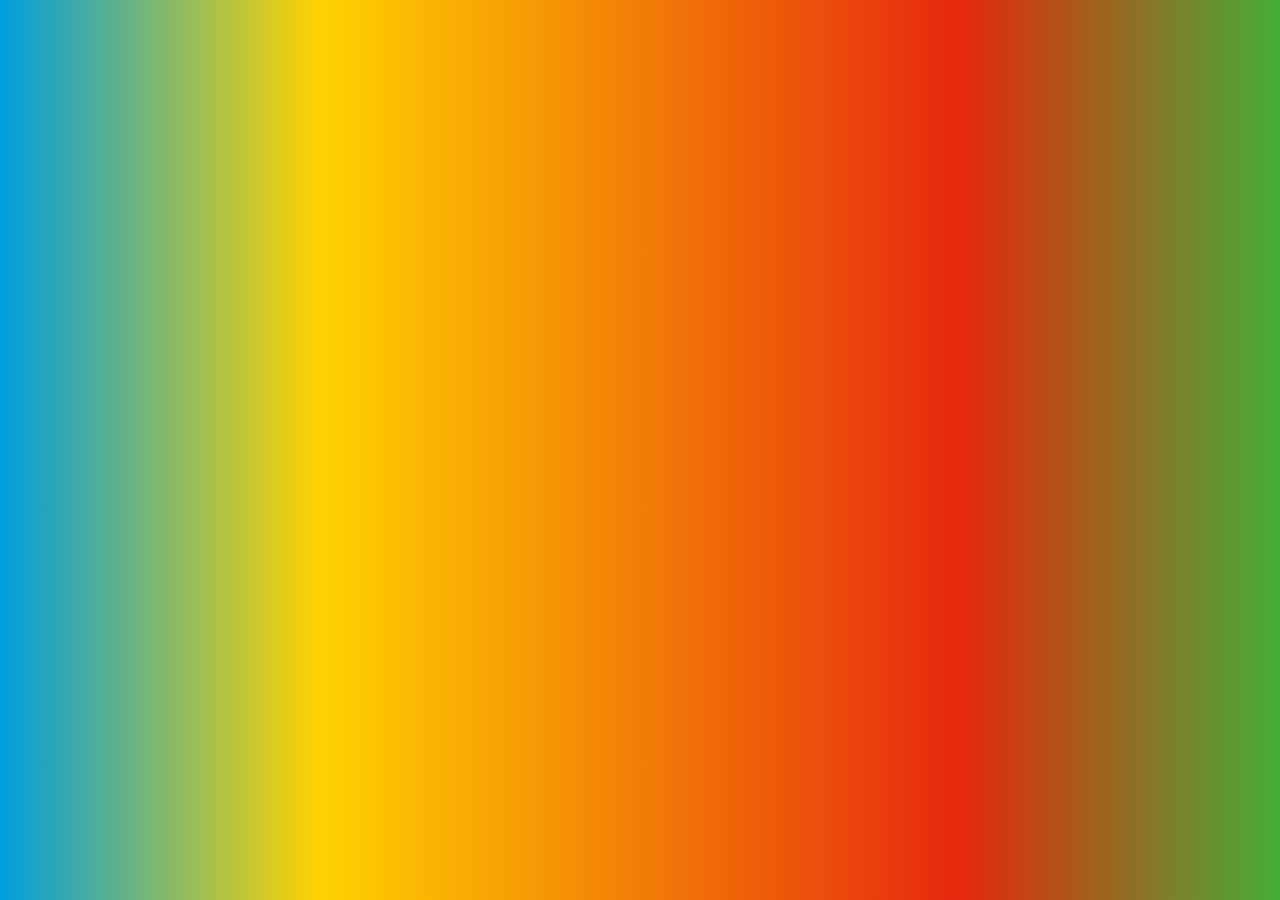
==== memory game/index.html @ 44ffe02d "setting up memory game" ====
<!DOCTYPE html>
<html lang="nl">

<head>
  <meta charset="UTF-8">
  <meta http-equiv="X-UA-Compatible" content="IE=edge">
  <meta name="viewport" content="width=device-width, initial-scale=1.0">
  <link rel="stylesheet" href="css/reset.css">
  <link rel="stylesheet" href="css/style.css">
  <title>🧠 Memory Game met html, css en JavaScript</title>
</head>

<body>

</body>

</html>
---- memory game/css/style.css ----
@font-face {
  font-family: 'Oswald';
  src: url('../fonts/Oswald\ Bold.woff2') format('woff2'),
    url('../fonts/Oswald/Bold.woff') format('woff');
  font-weight: 700;
  font-style: normal;
  font-stretch: normal;
  unicode-range: U+0020-2074;
}

@font-face {
  font-family: 'Oswald';
  src: url('../fonts/Oswald/Regular.woff2') format('woff2'),
    url('../fonts/Oswald/Regular.woff') format('woff');
  font-weight: 400;
  font-style: normal;
  font-stretch: normal;
  unicode-range: U+0020-2074;
}

@font-face {
  font-family: 'Poppins';
  src: url('../fonts/Poppins/Bold.woff2') format('woff2'),
    url('../fonts/Oswald/Regular.woff2') format('woff');
  font-weight: 700;
  font-style: normal;
  font-stretch: normal;
  unicode-range: U+0020-2212;
}

@font-face {
  font-family: 'Poppins';
  src: url('../fonts/Poppins/Regular.woff2') format('woff2'),
    url('../fonts/Poppins/Regular.woff') format('woff');
  font-weight: 400;
  font-style: normal;
  font-stretch: normal;
  unicode-range: U+0020-2212;
}

body {
  background: rgb(0, 158, 223);
  background: linear-gradient(90deg, rgba(0, 158, 223, 1) 0%, rgba(255, 210, 0, 1) 25%, rgba(230, 40, 14, 1) 75%, rgba(70, 173, 55, 1) 100%);
  font-family: 'poppins';
  font-weight: 400;
}
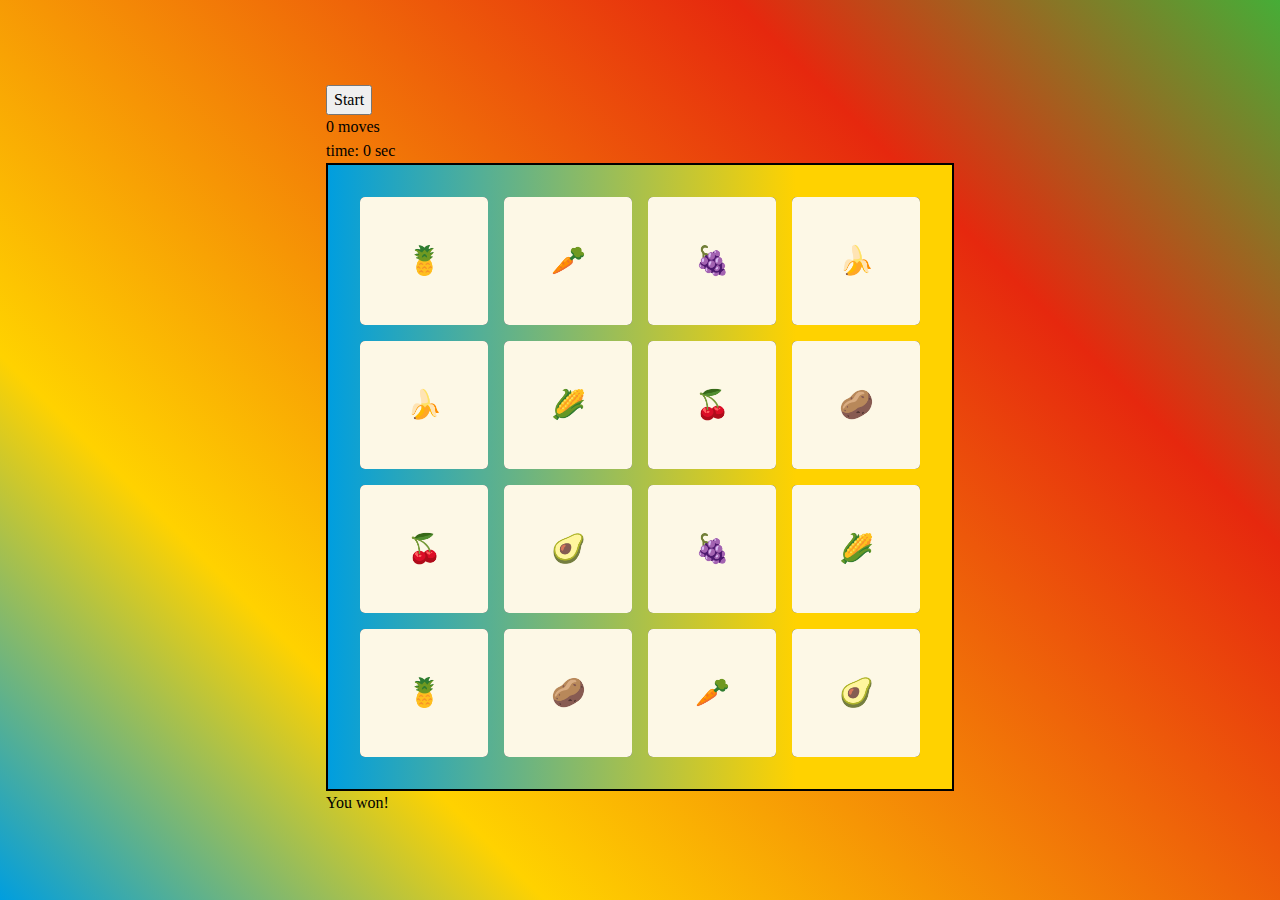
==== commit 4703e747: "starting of memory game code js html css" ====
--- a/memory game/index.html
+++ b/memory game/index.html
@@ -11,7 +11,21 @@
 </head>
 
 <body>
+  <div class="game">
+    <div class="controls">
+      <button>Start</button>
+      <div class="stats">
+        <div class="moves">0 moves</div>
+        <div class="timer">time: 0 sec</div>
+      </div>
+    </div>
+    <div class="board-container">
+      <div class="board" data-dimension="4"></div>
+      <div class="win">You won!</div>
+    </div>
+  </div>
 
+  <script src="js/main.js"></script>
 </body>
 
 </html>--- a/memory game/css/style.css
+++ b/memory game/css/style.css
@@ -40,7 +40,66 @@
 
 body {
   background: rgb(0, 158, 223);
-  background: linear-gradient(90deg, rgba(0, 158, 223, 1) 0%, rgba(255, 210, 0, 1) 25%, rgba(230, 40, 14, 1) 75%, rgba(70, 173, 55, 1) 100%);
+  background: linear-gradient(45deg, rgba(0, 158, 223, 1) 0%, rgba(255, 210, 0, 1) 25%, rgba(230, 40, 14, 1) 75%, rgba(70, 173, 55, 1) 100%);
   font-family: 'poppins';
   font-weight: 400;
+}
+
+.game {
+  position: absolute;
+  top: 50%;
+  left: 50%;
+  transform: translate(-50%, -50%);
+}
+
+button {
+  cursor: pointer;
+}
+
+.card {
+  position: relative;
+  width: 8rem;
+  height: 8rem;
+  cursor: pointer;
+}
+
+.card-back,
+.card-front {
+  position: absolute;
+  border-radius: 5px;
+  width: 100%;
+  height: 100%;
+  background: #282A3A;
+  transition: transform .6s cubic-bezier(0.4, 0.0, 0.2, 1);
+  backface-visibility: hidden;
+  user-select: none;
+}
+
+.card-back {
+  font-size: 1.75rem;
+  display: flex;
+  align-items: center;
+  justify-content: center;
+  background: #FDF8E6;
+  // transform: rotateY(180deg) rotateZ(50deg);
+}
+
+.card.flipped .card-front {
+  transform: rotateY(180deg) rotateZ(50deg);
+}
+
+.card.flipped .card-back {
+  transform: rotateY(0) rotateZ(0);
+}
+
+.board {
+  display: grid;
+  grid-area: auto;
+  grid-template-columns: repeat(4, 1fr);
+  grid-template-rows: repeat(4, 1fr);
+  gap: 1rem;
+  padding: 2rem;
+  border: solid 2px black;
+  background: rgb(34, 193, 195);
+  background: linear-gradient(90deg, rgba(0, 158, 223, 1) 0%, rgba(255, 210, 0, 1) 75%);
 }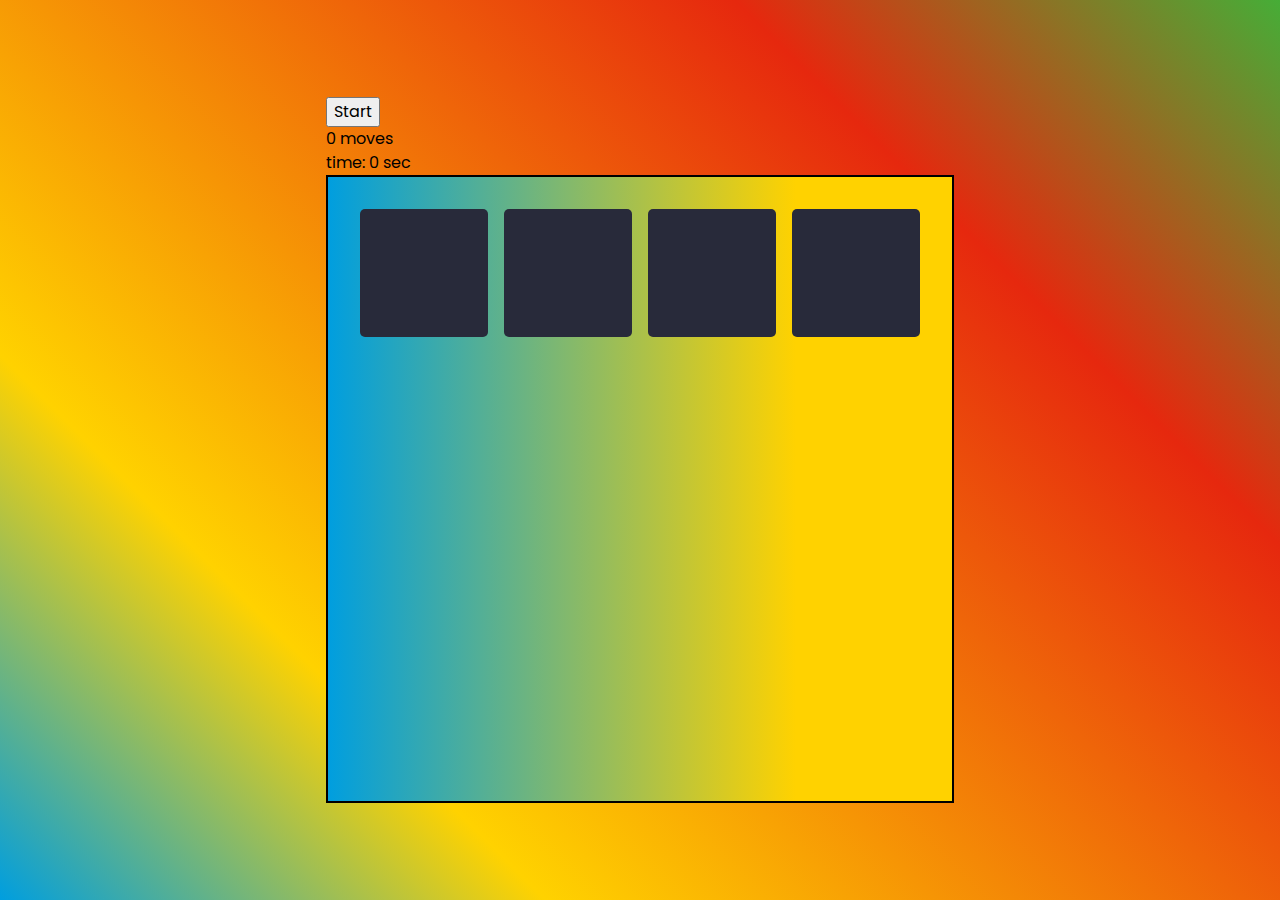
==== commit 73e102f0: "finishing game met js" ====
--- a/memory game/index.html
+++ b/memory game/index.html
@@ -20,8 +20,7 @@
       </div>
     </div>
     <div class="board-container">
-      <div class="board" data-dimension="4"></div>
-      <div class="win">You won!</div>
+      <div class="board" data-dimension="2"></div>
     </div>
   </div>
 
--- a/memory game/css/style.css
+++ b/memory game/css/style.css
@@ -1,7 +1,7 @@
 @font-face {
   font-family: 'Oswald';
   src: url('../fonts/Oswald\ Bold.woff2') format('woff2'),
-    url('../fonts/Oswald/Bold.woff') format('woff');
+    url('../fonts/Oswald\ Bold.woff') format('woff');
   font-weight: 700;
   font-style: normal;
   font-stretch: normal;
@@ -10,8 +10,8 @@
 
 @font-face {
   font-family: 'Oswald';
-  src: url('../fonts/Oswald/Regular.woff2') format('woff2'),
-    url('../fonts/Oswald/Regular.woff') format('woff');
+  src: url('../fonts/Oswald\ Regular.woff2') format('woff2'),
+    url('../fonts/Oswald\ Regular.woff') format('woff');
   font-weight: 400;
   font-style: normal;
   font-stretch: normal;
@@ -20,8 +20,8 @@
 
 @font-face {
   font-family: 'Poppins';
-  src: url('../fonts/Poppins/Bold.woff2') format('woff2'),
-    url('../fonts/Oswald/Regular.woff2') format('woff');
+  src: url('../fonts/Poppins\ Bold.woff2') format('woff2'),
+    url('../fonts/Poppins\ Bold.woff') format('woff');
   font-weight: 700;
   font-style: normal;
   font-stretch: normal;
@@ -30,8 +30,8 @@
 
 @font-face {
   font-family: 'Poppins';
-  src: url('../fonts/Poppins/Regular.woff2') format('woff2'),
-    url('../fonts/Poppins/Regular.woff') format('woff');
+  src: url('../fonts/Poppins\ Regular.woff2') format('woff2'),
+    url('../fonts/Poppins\ Regular.woff') format('woff');
   font-weight: 400;
   font-style: normal;
   font-stretch: normal;
@@ -81,7 +81,7 @@
   align-items: center;
   justify-content: center;
   background: #FDF8E6;
-  // transform: rotateY(180deg) rotateZ(50deg);
+  transform: rotateY(180deg) rotateZ(50deg);
 }
 
 .card.flipped .card-front {
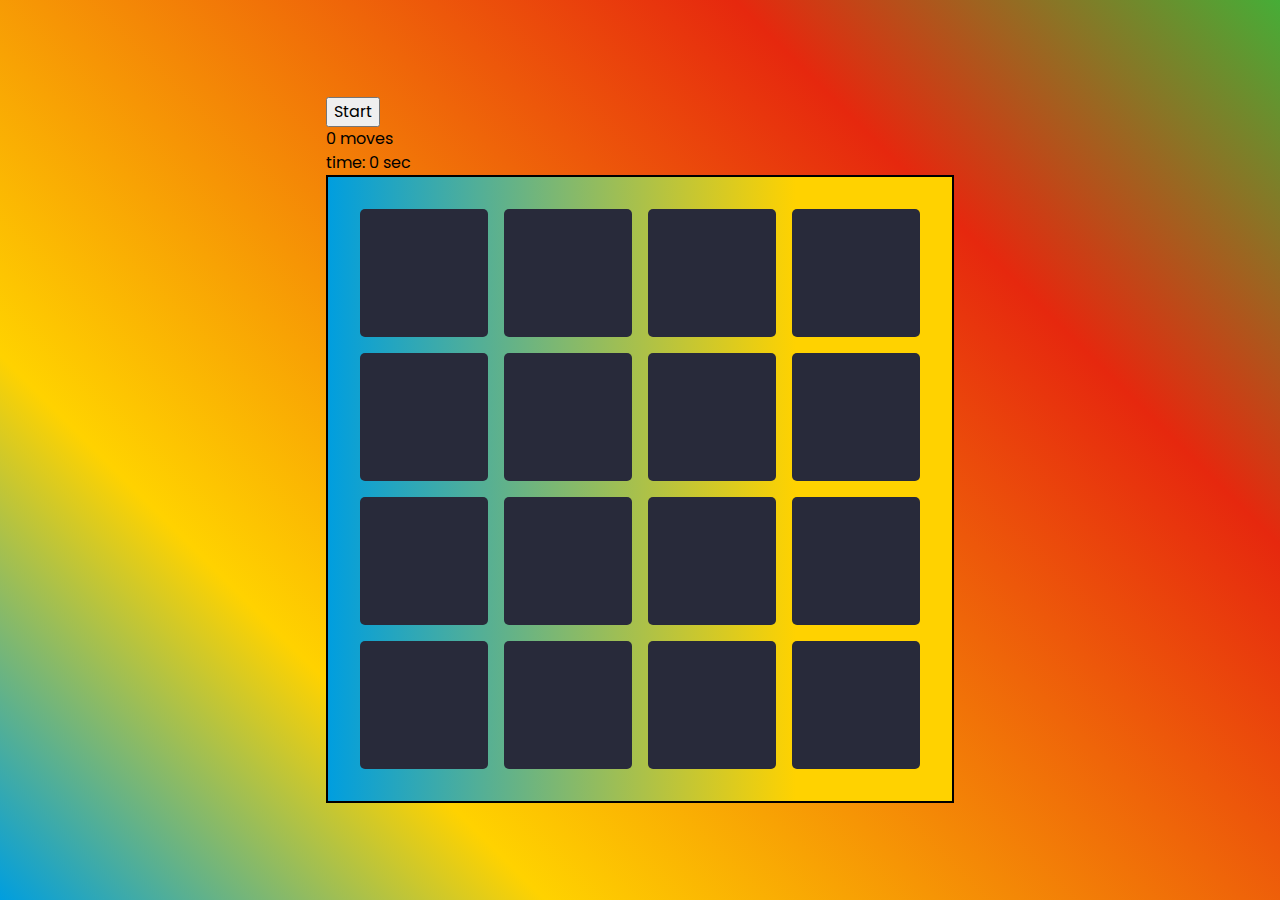
==== commit 600a7a60: "change of data-dimension" ====
--- a/memory game/index.html
+++ b/memory game/index.html
@@ -20,7 +20,7 @@
       </div>
     </div>
     <div class="board-container">
-      <div class="board" data-dimension="2"></div>
+      <div class="board" data-dimension="4"></div>
     </div>
   </div>
 
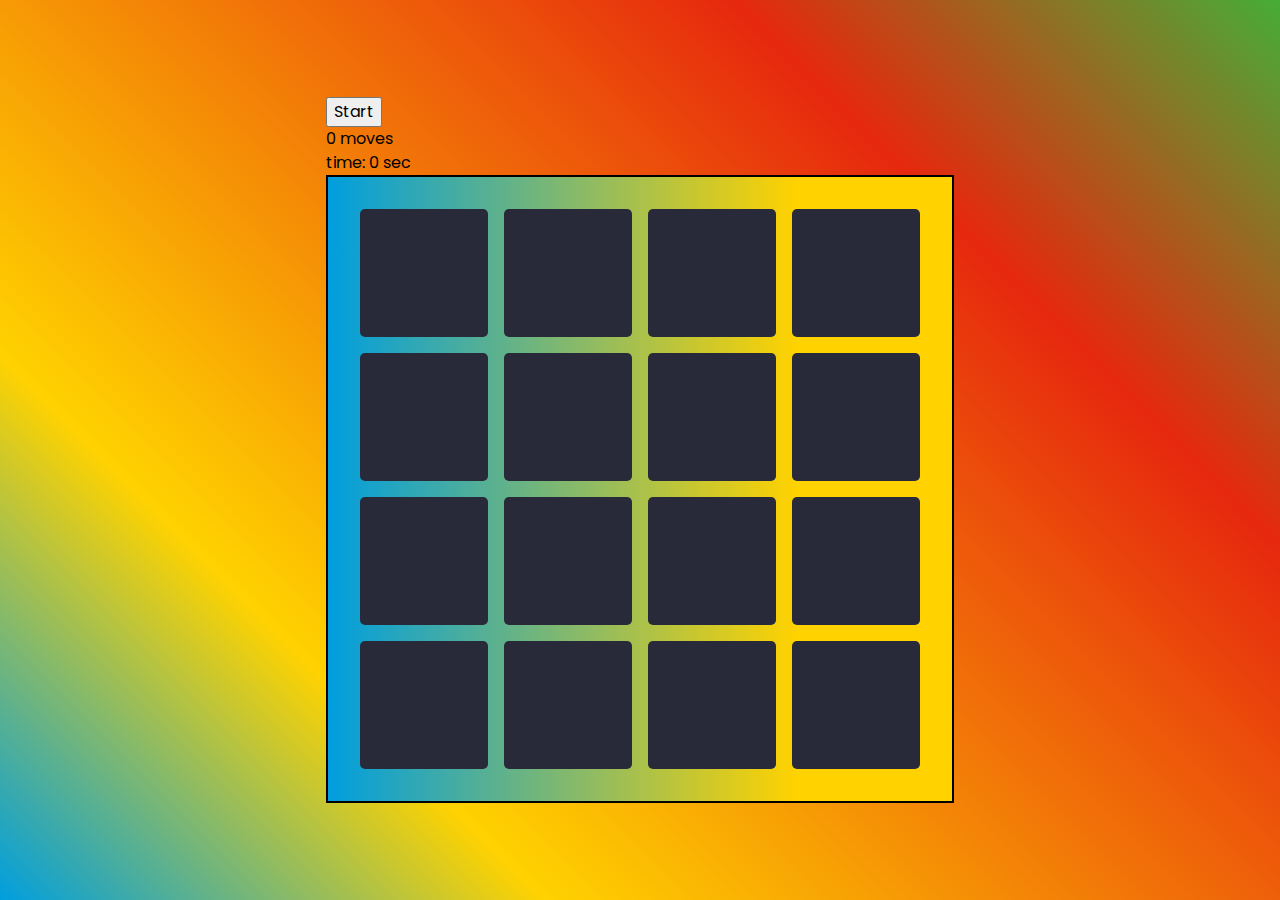
==== commit b6416d67: "changed the fonts" ====
--- a/memory game/index.html
+++ b/memory game/index.html
@@ -6,6 +6,9 @@
   <meta http-equiv="X-UA-Compatible" content="IE=edge">
   <meta name="viewport" content="width=device-width, initial-scale=1.0">
   <link rel="stylesheet" href="css/reset.css">
+  <style>
+    @import url('https://fonts.googleapis.com/css2?family=Poppins&display=swap');
+  </style>
   <link rel="stylesheet" href="css/style.css">
   <title>🧠 Memory Game met html, css en JavaScript</title>
 </head>
@@ -24,6 +27,7 @@
     </div>
   </div>
 
+  <script src="js/library.js"></script>
   <script src="js/main.js"></script>
 </body>
 
--- a/memory game/css/style.css
+++ b/memory game/css/style.css
@@ -1,47 +1,12 @@
-@font-face {
-  font-family: 'Oswald';
-  src: url('../fonts/Oswald\ Bold.woff2') format('woff2'),
-    url('../fonts/Oswald\ Bold.woff') format('woff');
-  font-weight: 700;
-  font-style: normal;
-  font-stretch: normal;
-  unicode-range: U+0020-2074;
-}
-
-@font-face {
-  font-family: 'Oswald';
-  src: url('../fonts/Oswald\ Regular.woff2') format('woff2'),
-    url('../fonts/Oswald\ Regular.woff') format('woff');
-  font-weight: 400;
-  font-style: normal;
-  font-stretch: normal;
-  unicode-range: U+0020-2074;
-}
-
-@font-face {
-  font-family: 'Poppins';
-  src: url('../fonts/Poppins\ Bold.woff2') format('woff2'),
-    url('../fonts/Poppins\ Bold.woff') format('woff');
-  font-weight: 700;
-  font-style: normal;
-  font-stretch: normal;
-  unicode-range: U+0020-2212;
-}
-
-@font-face {
-  font-family: 'Poppins';
-  src: url('../fonts/Poppins\ Regular.woff2') format('woff2'),
-    url('../fonts/Poppins\ Regular.woff') format('woff');
-  font-weight: 400;
-  font-style: normal;
-  font-stretch: normal;
-  unicode-range: U+0020-2212;
-}
-
 body {
+  font-family: 'Poppins',
+    sans-serif;
   background: rgb(0, 158, 223);
-  background: linear-gradient(45deg, rgba(0, 158, 223, 1) 0%, rgba(255, 210, 0, 1) 25%, rgba(230, 40, 14, 1) 75%, rgba(70, 173, 55, 1) 100%);
-  font-family: 'poppins';
+  background: linear-gradient(45deg,
+      rgba(0, 158, 223, 1) 0%,
+      rgba(255, 210, 0, 1) 25%,
+      rgba(230, 40, 14, 1) 75%,
+      rgba(70, 173, 55, 1) 100%);
   font-weight: 400;
 }
 
@@ -54,6 +19,18 @@
 
 button {
   cursor: pointer;
+}
+
+.board {
+  display: grid;
+  grid-area: auto;
+  grid-template-columns: repeat(4, 1fr);
+  grid-template-rows: repeat(4, 1fr);
+  gap: 1rem;
+  padding: 2rem;
+  border: solid 2px black;
+  background: rgb(34, 193, 195);
+  background: linear-gradient(90deg, rgba(0, 158, 223, 1) 0%, rgba(255, 210, 0, 1) 75%);
 }
 
 .card {
@@ -69,8 +46,8 @@
   border-radius: 5px;
   width: 100%;
   height: 100%;
-  background: #282A3A;
-  transition: transform .6s cubic-bezier(0.4, 0.0, 0.2, 1);
+  background: #282a3a;
+  transition: transform 0.6s cubic-bezier(0.4, 0, 0.2, 1);
   backface-visibility: hidden;
   user-select: none;
 }
@@ -80,7 +57,7 @@
   display: flex;
   align-items: center;
   justify-content: center;
-  background: #FDF8E6;
+  background: #fdf8e6;
   transform: rotateY(180deg) rotateZ(50deg);
 }
 
@@ -90,16 +67,4 @@
 
 .card.flipped .card-back {
   transform: rotateY(0) rotateZ(0);
-}
-
-.board {
-  display: grid;
-  grid-area: auto;
-  grid-template-columns: repeat(4, 1fr);
-  grid-template-rows: repeat(4, 1fr);
-  gap: 1rem;
-  padding: 2rem;
-  border: solid 2px black;
-  background: rgb(34, 193, 195);
-  background: linear-gradient(90deg, rgba(0, 158, 223, 1) 0%, rgba(255, 210, 0, 1) 75%);
 }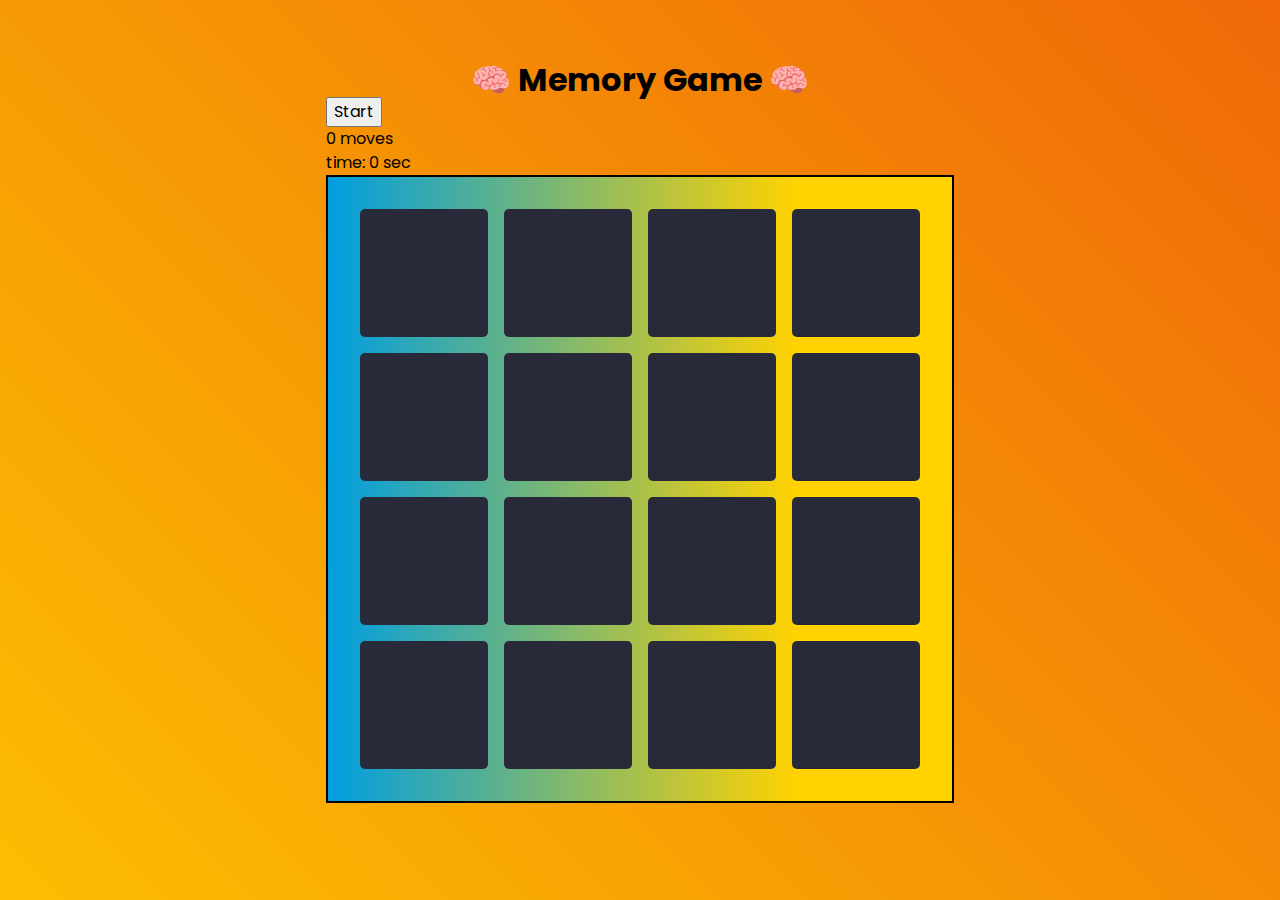
==== commit fa4d8310: "Final commit" ====
--- a/memory game/index.html
+++ b/memory game/index.html
@@ -12,8 +12,10 @@
   <link rel="stylesheet" href="css/style.css">
   <title>🧠 Memory Game met html, css en JavaScript</title>
 </head>
-
 <body>
+  <header>
+    <h1>🧠 Memory Game 🧠</h1>
+  </header>
   <div class="game">
     <div class="controls">
       <button>Start</button>
@@ -26,7 +28,7 @@
       <div class="board" data-dimension="4"></div>
     </div>
   </div>
-
+  
   <script src="js/library.js"></script>
   <script src="js/main.js"></script>
 </body>
--- a/memory game/css/style.css
+++ b/memory game/css/style.css
@@ -1,13 +1,22 @@
 body {
-  font-family: 'Poppins',
-    sans-serif;
+  font-family: "Poppins", sans-serif;
   background: rgb(0, 158, 223);
-  background: linear-gradient(45deg,
-      rgba(0, 158, 223, 1) 0%,
-      rgba(255, 210, 0, 1) 25%,
-      rgba(230, 40, 14, 1) 75%,
-      rgba(70, 173, 55, 1) 100%);
+  background: linear-gradient(
+    45deg,
+    rgba(0, 158, 223, 1) 0%,
+    rgba(255, 210, 0, 1) 25%,
+    rgba(230, 40, 14, 1) 75%,
+    rgba(70, 173, 55, 1) 100%
+  );
   font-weight: 400;
+  animation: gradient 6s ease infinite;
+  background-size: 400% 400%;
+  height: 100vh;
+}
+
+header {
+  padding-top: 3.5rem;
+  text-align: center;
 }
 
 .game {
@@ -30,7 +39,11 @@
   padding: 2rem;
   border: solid 2px black;
   background: rgb(34, 193, 195);
-  background: linear-gradient(90deg, rgba(0, 158, 223, 1) 0%, rgba(255, 210, 0, 1) 75%);
+  background: linear-gradient(
+    90deg,
+    rgba(0, 158, 223, 1) 0%,
+    rgba(255, 210, 0, 1) 75%
+  );
 }
 
 .card {
@@ -67,4 +80,16 @@
 
 .card.flipped .card-back {
   transform: rotateY(0) rotateZ(0);
-}+}
+
+@keyframes gradient {
+  0% {
+    background-position: 0% 50%;
+  }
+  50% {
+    background-position: 100% 50%;
+  }
+  100% {
+    background-position: 0% 50%;
+  }
+}
